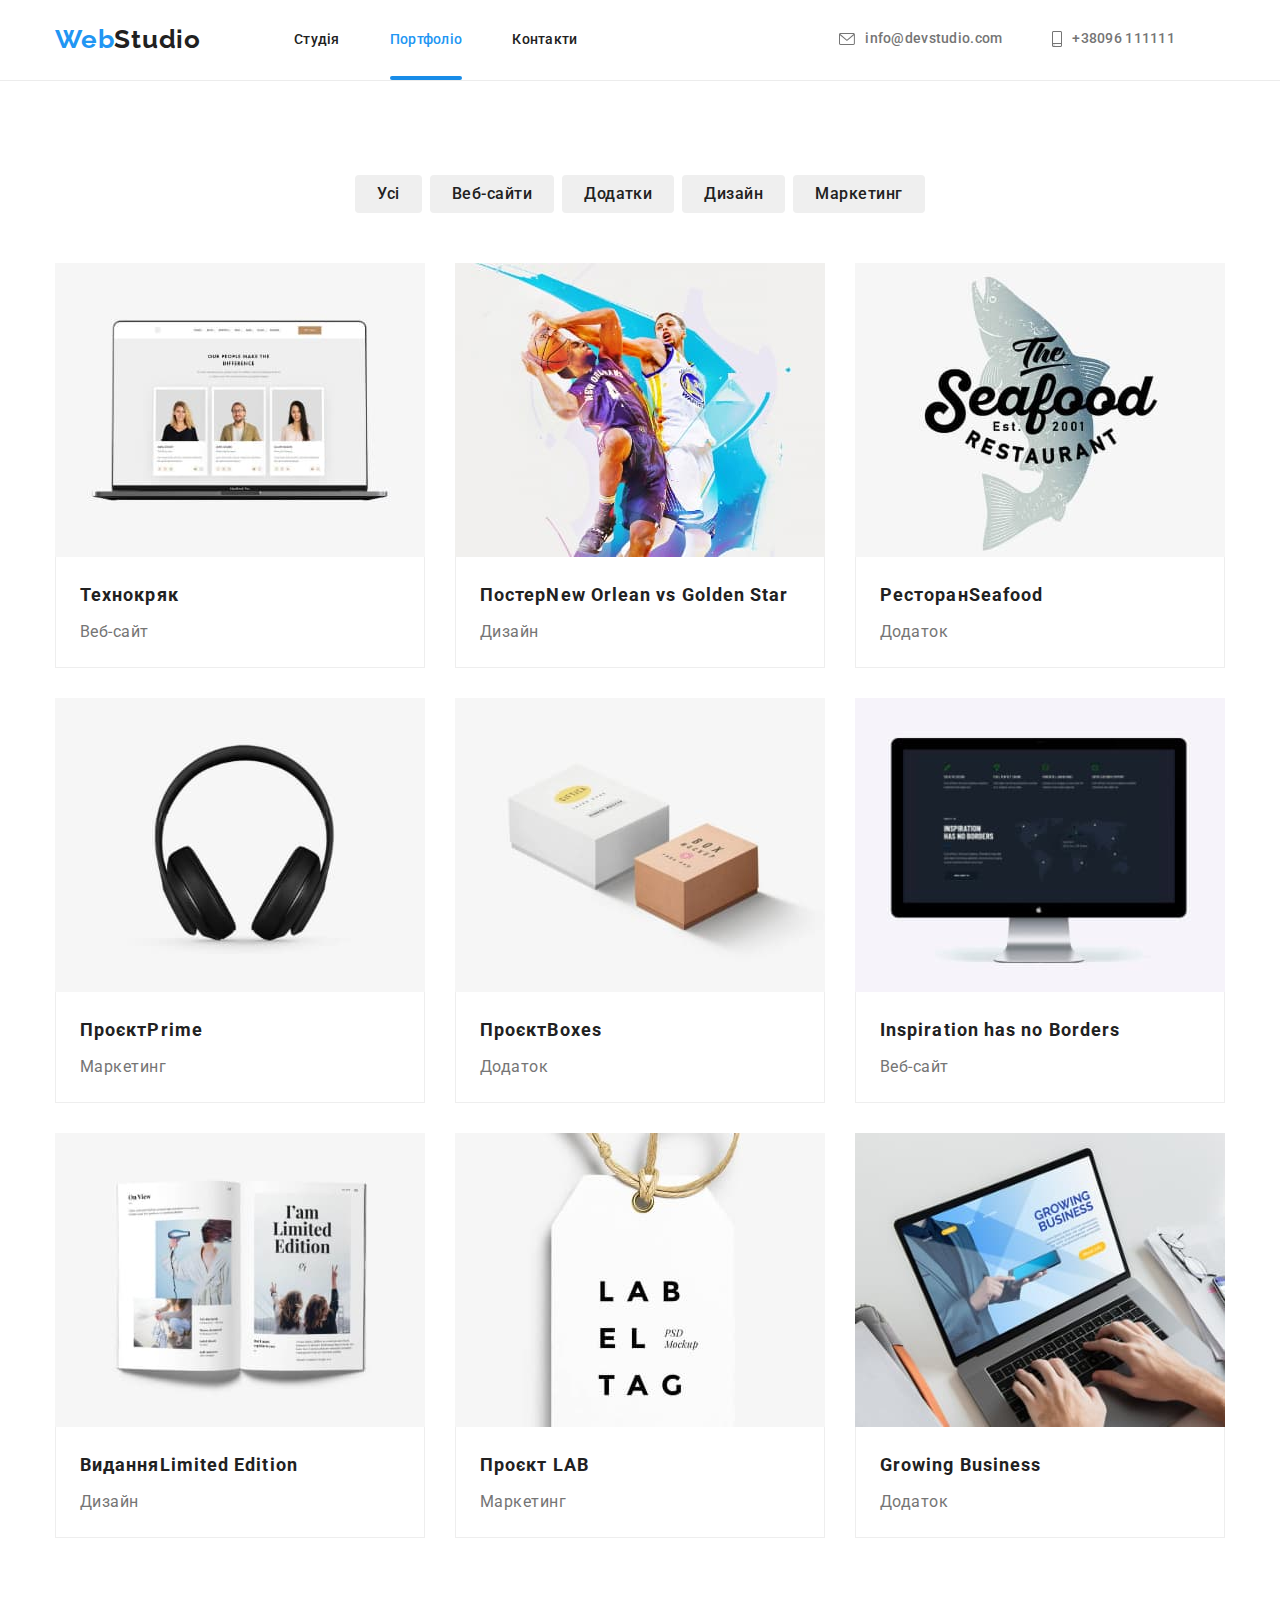
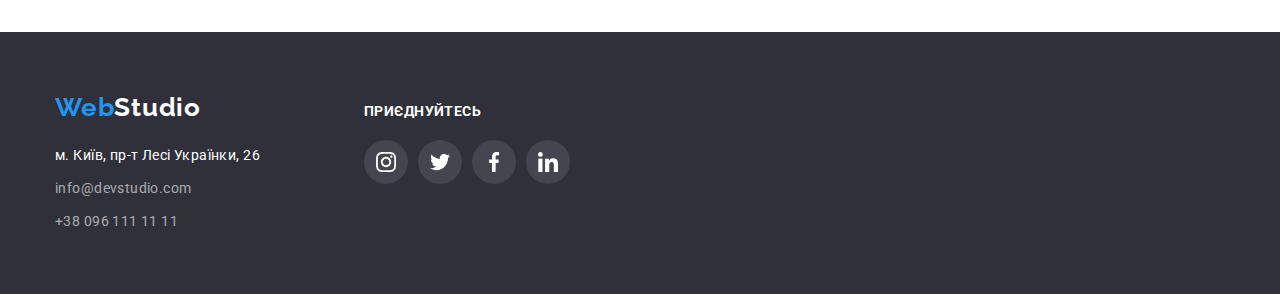
==== portfolio.html @ d0a11dd7 "first commit" ====
﻿<!DOCTYPE html>
<html lang="uk">

<head>
    <meta charset="UTF-8">
    <meta http-equiv="X-UA-Compatible" content="IE=edge">
    <meta name="viewport" content="width=device-width, initial-scale=1.0">
    <title>Portfolio</title>
    <link rel="preconnect" href="https://fonts.googleapis.com">
    <link rel="preconnect" href="https://fonts.gstatic.com" crossorigin>
    <link
        href="https://fonts.googleapis.com/css2?family=Raleway:wght@700&family=Roboto:wght@400;500;700;900&display=swap"
        rel="stylesheet">
    <link rel="stylesheet" href="https://cdn.jsdelivr.net/npm/modern-normalize@1.1.0/modern-normalize.min.css">
    <link rel="stylesheet" href="./css/styles.css">
</head>

<body>
    <header class="page-header">
        <div class="container page-header-container">
            <nav class="page-navigation">
                <a class="logo" href="./index.html"><span class="logo-web">Web</span>Studio</a>
                <ul class="menu">
                    <li class="menu-item">
                        <a class="menu-link" href="./index.html">Студія</a>
                    </li>
                    <li class="menu-item">
                        <a class="menu-link current" href="./portfolio.html">Портфоліо</a>
                    </li>
                    <li class="menu-item">
                        <a class="menu-link" href="">Контакти</a>
                    </li>
                </ul>
            </nav>
            <ul class="contacts">
                <li class="contacts-list-item">
                    <a class="contacts-list-item-link " href="mailto:info@devstudio.com">
                        <svg class="contacts-icon-smartphone" width="16" height="12">
                            <use href="./images/icons.svg/symbol-defs.svg#icon-envelope"></use>
                        </svg>info@devstudio.com</a>
                </li>

                <li class="contacts-list-item phone">
                    <a class="contacts-list-item-link" href="tel:+380961111111">
                        <svg class="contacts-icon-envelope" width="10" height="16">
                            <use href="./images/icons.svg/symbol-defs.svg#icon-smartphone"></use>
                        </svg>+38096 111111 </a>
                </li>

            </ul>
        </div>
    </header>
    <main>
        <section class="section">
            <div class="container">
                <h1 class="visually-hidden">Портфоліо</h1>
                <ul class="menu-btn">
                    <li><button class="list-btn" type="button">Усі</button></li>
                    <li><button class="list-btn" type="button">Веб-сайти</button></li>
                    <li><button class="list-btn" type="button">Додатки</button></li>
                    <li><button class="list-btn" type="button">Дизайн</button></li>
                    <li><button class="list-btn" type="button">Маркетинг</button></li>
                </ul>

                <ul class="portfolio-list">
                    <li class="portfolio-list-item">
                        <a href="" class="portfolio-list-link">
                            <div class="portfolio-list-img-wrapper">
                                <img src="./images/img11.jpg" alt="ноутбук" width="370" height="294">
                                <p class="overlay">
                                    Ресурс пропонує комплексні
                                    пропозиції з різним рівнем
                                    функціоналу та сервісів. Все це
                                    дозволить відвідувачу отримати
                                    вичерпні відомості про компанію чи приватну особу.
                                </p>
                            </div>
                            <div class="projects">
                                <h2 class="portfolio-title">Технокряк</h2>
                                <p class="portfolio-text">Веб-сайт</p>
                            </div>
                        </a>
                    </li>
                    <li class="portfolio-list-item">
                        <a href="" class="portfolio-list-link">
                            <div class="portfolio-list-img-wrapper">
                                <img src="./images/img12.jpg" alt="два баскетболісти з мячем" width="370" height="294">
                                <p class="overlay">
                                    Ресурс пропонує комплексні
                                    пропозиції з різним рівнем
                                    функціоналу та сервісів. Все це
                                    дозволить відвідувачу отримати
                                    вичерпні відомості про компанію чи приватну особу.
                                </p>
                            </div>
                            <div class="projects">
                                <h2 class="portfolio-title">Постер<span lang="en">New Orlean vs Golden Star</span></h2>
                                <p class="portfolio-text">Дизайн</p>
                            </div>

                        </a>
                    </li>
                    <li class="portfolio-list-item">
                        <a href="" class="portfolio-list-link">
                            <div class="portfolio-list-img-wrapper">
                                <img src="./images/img13.jpg" alt="логотип ресторану" width="370" height="294">
                                <p class="overlay">
                                    Ресурс пропонує комплексні
                                    пропозиції з різним рівнем
                                    функціоналу та сервісів. Все це
                                    дозволить відвідувачу отримати
                                    вичерпні відомості про компанію чи приватну особу.
                                </p>
                            </div>
                            <div class="projects">
                                <h2 class="portfolio-title">Ресторан<span lang="en">Seafood</span></h2>
                                <p class="portfolio-text">Додаток</p>
                            </div>

                        </a>
                    </li>
                    <li class="portfolio-list-item">
                        <a href="" class="portfolio-list-link">
                            <div class="portfolio-list-img-wrapper">
                                <img src="./images/img14.jpg" alt="навушники" width="370" height="294">
                                <p class="overlay">
                                    Ресурс пропонує комплексні
                                    пропозиції з різним рівнем
                                    функціоналу та сервісів. Все це
                                    дозволить відвідувачу отримати
                                    вичерпні відомості про компанію чи приватну особу.
                                </p>
                            </div>
                            <div class="projects">
                                <h2 class="portfolio-title">Проєкт<span lang="en">Prime</span></h2>
                                <p class="portfolio-text">Маркетинг</p>
                            </div>

                        </a>
                    </li>
                    <li class="portfolio-list-item">
                        <a href="" class="portfolio-list-link">
                            <div class="portfolio-list-img-wrapper">
                                <img src="./images/img15.jpg" alt="дві коробки" width="370" height="294">
                                <p class="overlay">
                                    Ресурс пропонує комплексні
                                    пропозиції з різним рівнем
                                    функціоналу та сервісів. Все це
                                    дозволить відвідувачу отримати
                                    вичерпні відомості про компанію чи приватну особу.
                                </p>
                            </div>
                            <div class="projects">
                                <h2 class="portfolio-title">Проєкт<span lang="en">Boxes</span></h2>
                                <p class="portfolio-text">Додаток</p>
                            </div>

                        </a>
                    </li>
                    <li class="portfolio-list-item">
                        <a href="" class="portfolio-list-link">
                            <div class="portfolio-list-img-wrapper">
                                <img src="./images/img16.jpg" alt="монітор" width="370" height="294">
                                <p class="overlay">
                                    Ресурс пропонує комплексні
                                    пропозиції з різним рівнем
                                    функціоналу та сервісів. Все це
                                    дозволить відвідувачу отримати
                                    вичерпні відомості про компанію чи приватну особу.
                                </p>
                            </div>
                            <div class="projects">
                                <h2 class="portfolio-title" lang="en">Inspiration has no Borders</h2>
                                <p class="portfolio-text">Веб-сайт</p>
                            </div>

                        </a>
                    </li>
                    <li class="portfolio-list-item">
                        <a href="" class="portfolio-list-link">
                            <div class="portfolio-list-img-wrapper">
                                <img src="./images/img17.jpg" alt="видання" width="370" height="294">
                                <p class="overlay">
                                    Ресурс пропонує комплексні
                                    пропозиції з різним рівнем
                                    функціоналу та сервісів. Все це
                                    дозволить відвідувачу отримати
                                    вичерпні відомості про компанію чи приватну особу.
                                </p>
                            </div>
                            <div class="projects">
                                <h2 class="portfolio-title">Видання<span lang="en">Limited Edition</span></h2>
                                <p class="portfolio-text">Дизайн</p>
                            </div>

                        </a>
                    </li>
                    <li class="portfolio-list-item">
                        <a href="" class="portfolio-list-link">
                            <div class="portfolio-list-img-wrapper">
                                <img src="./images/img18.jpg" alt="лейбл" width="370" height="294">
                                <p class="overlay">
                                    Ресурс пропонує комплексні
                                    пропозиції з різним рівнем
                                    функціоналу та сервісів. Все це
                                    дозволить відвідувачу отримати
                                    вичерпні відомості про компанію чи приватну особу.
                                </p>
                            </div>
                            <div class="projects">
                                <h2 class="portfolio-title">Проєкт <span lang="en"> LAB </span></h2>
                                <p class="portfolio-text">Маркетинг</p>
                            </div>

                        </a>
                    </li>
                    <li class="portfolio-list-item">
                        <a href="" class="portfolio-list-link">
                            <div class="portfolio-list-img-wrapper">
                                <img src="./images/img19.jpg" alt="ноутбук" width="370" height="294">
                                <p class="overlay">
                                    Ресурс пропонує комплексні
                                    пропозиції з різним рівнем
                                    функціоналу та сервісів. Все це
                                    дозволить відвідувачу отримати
                                    вичерпні відомості про компанію чи приватну особу.
                                </p>
                            </div>
                            <div class="projects">
                                <h2 class="portfolio-title" lang="en">Growing Business</h2>
                                <p class="portfolio-text">Додаток</p>
                            </div>

                        </a>
                    </li>
                </ul>
            </div>
        </section>
    </main>

    <footer>
        <div class="container footer-general">
            <div class="footer-logo-address">

                <a class="logo" href="./index.html"><span class="logo-web">Web</span>Studio</a>

                <address class="address">
                    <ul class="address-lines">
                        <li class="footer-address-line-1"><a href="https://goo.gl/maps/CPtrU1FHBa2aNyZL9"
                                target="_blank" rel="noopener noreferrer nofollow">м. Київ, пр-т Лесі Українки, 26</a>
                        </li>
                        <li class="footer-address-line-2"><a href="mailto:info@devstudio.com">info@devstudio.com</a>
                        </li>
                        <li class="footer-address-line-3"><a href="tel:+380961111111">+38 096 111 11 11</a></li>
                    </ul>
                </address>
            </div>

            <div class="footer-box">
                <h4 class="footer-social-title">Приєднуйтесь</h4>
                <ul class="footer-social-list">
                    <li class="footer-list-item">
                        <a href="" class="footer-list-link">
                            <svg lang="en" aria-label="instagram icon" class="footer-list-icon" width="20" height="20">
                                <use href="./images/icons.svg/symbol-defs.svg#icon-instagram"></use>
                            </svg>
                        </a>
                    </li>
                    <li class="footer-list-item">
                        <a href="" class="footer-list-link">
                            <svg lang="en" aria-label="twitter icon" class="footer-list-icon" width="20" height="20">
                                <use href="./images/icons.svg/symbol-defs.svg#icon-twitter"></use>
                            </svg>
                        </a>
                    </li>
                    <li class="footer-list-item">
                        <a href="" class="footer-list-link">
                            <svg lang="en" aria-label="facebook icon" class="footer-list-icon" width="20" height="20">
                                <use href="./images/icons.svg/symbol-defs.svg#icon-facebook"></use>
                            </svg>
                        </a>
                    </li>
                    <li class="footer-list-item">
                        <a href="" class="footer-list-link">
                            <svg lang="en" aria-label="linkedin icon" class="footer-list-icon" width="20" height="20">
                                <use href="./images/icons.svg/symbol-defs.svg#icon-linkedin"></use>
                            </svg>
                        </a>
                    </li>
                </ul>
            </div>

        </div>
    </footer>

    <script src="./js/modal.js"></script>

</body>

</html>
---- css/styles.css ----
:root {
    --main-bg-color: #FFFFFF;
    --accent-color:#2196F3;
    --main-background-color:#F5F4FA;
    --portfolio-background-color:#EEEEEE;
    --main-grey-color:#757575;
    --main-color:#2F303A;
    --menu-link-color:#212121;
    --footer-header-background:#2F303A;
    --button-background-color:#188CE8;
    --roboto-font-constant:'Roboto';
    --sansserif-font-constant:'sans-serif';
    --raleway-font-constant:'Raleway';
    --transition-dur-and-func:250ms cubic-bezier(0.4, 0, 0.2, 1);
}

body {
    background: var(--main-bg-color);
    font-size: 14px;
    font-family: var(--roboto-font-constant), var(--sansserif-font-constant);
    letter-spacing: 0.03em;
    color: var(--main-color);
}

.container {
    width: 1200px;
    margin-left: auto;
    margin-right: auto;
    padding-left: 15px;
    padding-right: 15px;
}

.section {
    padding-top: 94px;
    padding-bottom: 94px;
}


h1,
h2,
h3,
h4,
p {
    margin-top: 0;
    margin-bottom: 0;
}

ul,
ol {
    margin-top: 0;
    margin-bottom: 0;
    padding-left: 0;
}

ul {
    list-style: none;
  
 }


 img {
     display: block;
     max-width: 100%;
     height: auto;
 }

 a {
     text-decoration: none;
     color: inherit;
 }


 .visually-hidden {
     position: absolute;
     white-space: nowrap;
     width: 1px;
     height: 1px;
     overflow: hidden;
     border: 0;
     padding: 0;
     clip: rect(0 0 0 0);
     clip-path: inset(50%);
     margin: -1px;
 }

 /* header */


 .page-header {
    border-bottom: 1px solid #ECECEC;
    padding-top: 24px;
    padding-bottom: 25px;
 }

 .page-header-container {
    display: flex;
    align-items: center;
   

 }


 .page-navigation {
    display: flex;
    align-items: center;
 }

 .menu {
    display: flex;
    column-gap: 50px;
    justify-content: center;
    
 }

 .contacts {
    display: flex;
    margin-left: auto;
  
 }

 .logo {
    margin-right: 93px;
    
 }

 .logo-web {
     color: var(--accent-color);

 }



.menu-link {
    font-family: var(--roboto-font-constant);
    font-weight: 500;
    font-size: 14px;
    line-height: 1.14;
    letter-spacing: 0.02em;
    position: relative;
    padding-top: 32px;
    padding-bottom: 32px;
    
    color: var(--menu-link-color);
    transition: color var(--transition-dur-and-func);
}

.current::after {
        position: absolute;
        content: "";
        display: block;
        bottom: -1px;
        width: 100%;
        height: 4px;
        background-color: var(--button-background-color);
        border-radius: 2px;
}

.menu-link:active,
.menu-link:hover,
.menu-link:focus {
    color: var(--accent-color);
}

.menu-item:active,
.menu-item:hover,
.menu-item:focus {
    color: var(--accent-color);
}

.contacts-list-item {
    font-family: var(--roboto-font-constant);
    font-weight: 500;
    font-size: 14px;
    line-height: 1.14;
    letter-spacing: 0.02em;
    display: flex;
    margin-right: 50px;
  


    color: var(--main-grey-color);
    fill: currentColor;
}

.contacts-list-item-link {
    display: flex;
    align-items: center;
    color: inherit;
    transition: color 250ms cubic-bezier(0.4, 0, 0.2, 1);
   
   
}



.contacts-icon-smartphone,
.contacts-icon-envelope {

    margin-right: 10px;
}


.menu-link.current {
    color: var(--accent-color)

}


.contacts-list-item:active,
.contacts-list-item:hover,
.contacts-list-item:focus {
    color: var(--accent-color);
}

.contacts-list-item-link:active,
.contacts-list-item-link:hover,
.contacts-list-item-link:focus {
    color: var(--accent-color);
}


.page-navigation .logo {
    font-family: var(--raleway-font-constant);
    font-weight: 700;
    font-size: 26px;
    line-height: 1.19;
    letter-spacing: 0.03em;
    color: var(--menu-link-color);
}


.menu-link {
    color: var(--menu-link-color);
}


/* button */

button {
    cursor: pointer;
    border: none;
}

.menu-btn {
    display: flex;
    justify-content: center;
    column-gap: 8px;
    font-weight: 500;
    font-size: 16px;
    line-height: 1.62;
    text-align: center;
    letter-spacing: 0.03em;

  
    
    
}

.list-btn {
    font-family: var(--roboto-font-constant);
    font-size: 16px;
    line-height: 1.63;
    text-align: center;
    letter-spacing: 0.03em;
    padding: 6px 22px;
    border: 0;
    border-radius: 4px;
    color: var(--main-bg-color);
    

}

.list-btn:hover,
.list-btn:focus {
    box-shadow: 0px 3px 1px rgba(0, 0, 0, 0.1),
            0px 1px 2px rgba(0, 0, 0, 0.08),
            0px 2px 2px rgba(0, 0, 0, 0.12);
    background: var(--accent-color);
    color: var(--main-bg-color)

   
}

.list-btn {
    font-family: var(--roboto-font-constant);
    font-weight: 500;
    font-size: 16px;
    line-height: 1.62;
    text-align: center;
    letter-spacing: 0.03em;
    
    color: var(--menu-link-color);
    transition: background-color var(--transition-dur-and-func);
}

.main-baner {
    color: var(--main-bg-color);
    background: #2F303A;
    padding-top: 200px;
    padding-bottom: 200px;
    text-align: center;
    text-transform: uppercase;
    max-width: 1600px;
    height: 600px;
    margin-left: auto;
    margin-right: auto;
    outline: 1px solid black;
    background-image: linear-gradient(to right,
        rgba(47, 48, 58, 0.4),
        rgba(47, 48, 58, 0.4)),
        url(../images/baner.jpg);
    
}

.main-baner-title {
    margin-bottom: 30px;
    

    font-family: var(--roboto-font-constant);
    font-weight: 900;
    font-size: 44px;
    line-height: 1.36;
    letter-spacing: 0.06em;
    text-align: center;
   
    color: var(--main-bg-color);
}

.main-baner-button {
    font-weight: 700;
    font-size: 16px;
    line-height: 1.88;
    letter-spacing: 0.06em;
    box-shadow: 0px 4px 4px rgba(0, 0, 0, 0.15);
    border-radius: 4px;
    padding: 10px 32px;
    background-color: var(--button-background-color);
    color: var(--main-bg-color);
    
    
        
}

.main-baner-button:active,
.main-baner-button:hover,
.main-baner-button:focus {
    background-color: var(--accent-color);
}


/* benefits */

.benefits {
    padding-top: 94px;
    padding-bottom: 94px;
}

.benefits-list {
    display: flex;
    gap: 30px;
}
   
.benefits-item {
    flex-basis: calc((100%-90px)/4);
    
}

.box-icons {
    display: flex;
    align-items: center;
    justify-content: center;
    margin-bottom: 30px;
    
    width: 270px;
    height: 120px;
    background: #F5F4FA;
    border-radius: 4px;
}



 .benefits-title {
    font-weight: 700;
    font-size: 14px;
    line-height: 1.14;
    letter-spacing: 0.03em;
    color: var(--menu-link-color);
    margin-bottom: 10px;
}

.benefits-text {
    font-size: 14px;
    line-height: 1.71;
    color: var(--main-grey-color);
}


/* directions */

.directions {
    padding-top: 0;
}

.what-we-do {
        margin-bottom: 50px;
        font-family: 'Roboto';
        font-style: normal;
        font-weight: 700;
        font-size: 36px;
        line-height: 42px;
        text-align: center;
        letter-spacing: 0.03em;
    
        color: var(--menu-link-color);
}


.what-we-do,
.our-crew-label {
    text-align: center;
}

.directions-list {
    display: flex;
    gap: 30px;
}

.directions-overlay-wrapper {
    position: relative;
}

.directions-overlay {
    position: absolute;
    display: flex;
    justify-content: center;
    align-items: center;
    width: 100%;
    height: 70px;
   
    margin: 0;
    bottom: 0;
    left: 0;
    font-style: normal;
    font-weight: 700;
    font-size: 14px;
    line-height: 1.14;
    letter-spacing: 0.03em;
    text-transform: uppercase;
    background-color: rgba(47, 48, 58, 0.8);;
    color: #FFFFFF;
    overflow: auto;
}



/* team-section */

.team-section {
    background-color: var(--main-background-color);
}

.our-crew-label {
    font-family: 'Roboto';
    font-style: normal;
    font-weight: 700;
    font-size: 36px;
    line-height: 42px;
    text-align: center;
    letter-spacing: 0.03em;

    color:var(--menu-link-color);
    margin-bottom: 50px;

}

.team-section-list {
    display: flex;
    flex-wrap: wrap;
    gap: 30px;
    font-family: inherit;
    font-size: 16px;
    line-height: inherit;

   
   
}



.team-section-list-item {
    flex-basis: calc(100% / 4 - var(--card-set-gap));
    text-align: center;
    background-color:var(--main-bg-color);
    box-shadow: 0px 1px 3px rgba(0, 0, 0, 0.12),
                0px 1px 1px rgba(0, 0, 0, 0.14),
                0px 2px 1px rgba(0, 0, 0, 0.2);
    border-radius: 0px 0px 4px 4px;
    
}

.team-title {
    font-family: 'Roboto';
        font-style: normal;
        font-weight: 500;
        font-size: 16px;
        line-height: 1.18;
        text-align: center;
        letter-spacing: 0.03em;
        margin-bottom: 10px;
    
        color:var(--menu-link-color);
    
   
}

.team-text {
    font-family: var(--roboto-font-constant);
    font-style: normal;
    font-weight: 400;
    font-size: 16px;
    line-height: 1.19;
    text-align: center;
    letter-spacing: 0.03em;
    margin-bottom: 16px;
    color: var(--main-grey-color)
    
}

.staff {
    padding-top:30px ;
    padding-bottom:30px;
 
}

.social-list {
    display: flex;
   justify-content: center;
   column-gap: 10px;
   color: #AFB1B8;

    
}

.social-list-link {
    display: flex;
    align-items: center;
    justify-content: center;

    width: 44px;
    height: 44px;
    border-radius: 50%;
    fill: #AFB1B8;
    background-color: #FFFFFF;
    transition: background-color  250ms cubic-bezier(0.4, 0, 0.2, 1);
}

.social-list-link:hover ,
.social-list-link:focus {
    background-color: #2196F3;
    
}


.social-list-icon {
    width: 20px;
    height: 20px;
   
  
    
  
}

.social-list-link:hover .social-list-icon,
.social-list-link:focus .social-list-icon {
    fill: var(--main-bg-color);
    
}


   




/* portfolio-list */


.portfolio-list {
    display: flex;
    flex-wrap: wrap;
    gap: 30px;
    margin-top: 50px;   
}

.portfolio-list-img-wrapper {
    position: relative;
    overflow: hidden;
}

.overlay {
    position: absolute;
    display: flex;
    align-items: center;
    justify-content: center;
    top: 0;
    left: 0;
    width: 100%;
    height: 100%;
    
    background-color: rgba(33, 150, 243, 0.9);
    color: rgba(255, 255, 255, 1);
    
    font-style: normal;
    font-weight: 400;
    font-size: 18px;
    line-height: 1.55;
    letter-spacing: 0.03em;
    padding: 63px 24px;
    
    transform: translateY(100%);
    transition:250ms cubic-bezier(0.4,0,0.2,1); 
}

.portfolio-list-link:hover .overlay,
.portfolio-list-link:focus .overlay {
    transform: translateY(0%);
}


.projects {
    padding: 20px 24px;
    border: 1px solid #EEEEEE;
    border-top: none;
}

.portfolio-list-link{
    display: block;
}

.portfolio-list-link:hover,
.portfolio-list-link:focus {
    box-shadow: 0px 1px 1px rgba(0, 0, 0, 0.12),
            0px 4px 4px rgba(0, 0, 0, 0.06),
            1px 4px 6px rgba(0, 0, 0, 0.16);
}

.portfolio-title {
    font-family: var(--roboto-font-constant);
    font-weight: 700;
    font-size: 18px;
    line-height: 2;
    letter-spacing: 0.06em;
    margin-bottom: 4px;

    color: var(--menu-link-color);
}


.portfolio-text {
    font-family: var(--roboto-font-constant);
    font-size: 16px;
    line-height: 1.88;
    letter-spacing: 0.03em;

    color: var(--main-grey-color);
} 



/* clients */

.section-title {
    font-family: 'Roboto';
    font-style: normal;
    font-weight: 700;
    font-size: 36px;
    line-height: 1.16;
    text-align: center;
    letter-spacing: 0.03em;
    
    color: #212121;
}

.clients-list {
    cursor: pointer;
    display: flex;
    justify-content: center;
    column-gap: 30px;
    margin-top: 50px;

    

}

.clients-item {
    display: flex;
    align-items: center;
    justify-content: center;
 
}
 
.clients-link { 
        display: flex;
        align-items: center;
        justify-content: center;
        border-radius: 4px;
        border: 1px solid #AFB1B8;
        color:#AFB1B8 ;
        width: 170px;
        height: 92px;
        transition: color 250ms cubic-bezier(0.4, 0, 0.2, 1);
       
}

.clients-icon {

    fill: currentColor;
}


.clients-icon:hover,
.client-icon:focus {

    fill: var(--accent-color);
}

.clients-link:hover, 
.clients-link:focus {
    color: var(--accent-color);
    border: 1px solid var(--accent-color) ;
   


}








/* footer */

footer {
    justify-content: left;
    font-family: 'Roboto';
    font-style: normal;
   
    font-weight: 400;
    font-size: 14px;
    line-height: 1.71;
    letter-spacing: 0.03em;
    color: var(--main-bg-color);
    background: var(--footer-header-background);
    padding-top: 60px;
    padding-bottom: 60px;
   
}

.logo {
    font-family: 'Raleway';
    font-style: normal;
    font-weight: 700;
    font-size: 26px;
    line-height: 1.19;
    letter-spacing: 0.03em;
   
}

.address-lines {
    font-style: normal;
    margin-top: 20px;
    color: rgba(255, 255, 255, 0.6);

}

.footer-address-line-1 {
    color: var(--main-bg-color);
    
    margin-bottom: 9px;
}

.footer-address-line-2 {
    margin-bottom: 9px;
}




.footer-social-title {
    font-weight: 700;
    font-size: 14px;
    line-height: 1.14;
    text-transform: uppercase;
    
    color:var(--main-bg-color);
}

.footer-social-list {
    display: flex;
    justify-content: center;
    column-gap: 10px;
    margin-top: 20px;
   
}

.footer-list-link {
    display: flex;
    align-items: center;
    justify-content: center;
    
    width: 44px;
    height: 44px;
    border-radius: 50%;
    background: rgba(255, 255, 255, 0.1);
    transition: background-color var(--transition-dur-and-func);
    
}

.footer-list-link:hover,
.footer-list-link:focus {
    background-color: #2196F3;
}

.footer-list-icon {
    fill: #FFFFFF
}

.footer-box {
    margin-left: 70px;
}

.footer-general {
    display: flex;
    align-items: baseline;
}

.footer-form-field {
    
    display: block;
    justify-content: center;
    align-items: center;
    Margin-left: auto;
    column-gap: 12px;
    margin-top: 20px;
    
}

.footer-form {
    margin-left: auto;
}


.footer-form-field-desk {
    font-weight: 700;
        font-size: 14px;
        line-height: 1.14;
        text-transform: uppercase;
    
        color: var(--main-bg-color);
}

.footer-form-input {
   
    display: inline-block;
    width: 358px;
    height: 50px;
    border: 1px solid rgba(255, 255, 255, 0.3);
    filter: drop-shadow(0px 4px 4px rgba(0, 0, 0, 0.15));
    cursor: pointer;
    border-radius: 4px;
    padding-left: 16px;
    background: #2F303A;
    color: var(--main-bg-color);
    transition: border-color var(--transition-dur-and-func);
}

.footer-form-input::placeholder {
    color: rgba(255, 255, 255, 0.6);
}

.footer-form-input:focus {
    outline: none;
    border-color: var(--accent-color);
}

.footer-form-field-input {
    display: flex;
    margin-top: 20px;
}

.footer-form-btn {
    display: flex;
    
    font-style: normal;
    font-weight: 700;
    font-size: 16px;
    line-height: 1.88;
    padding: 10px 28px;
    column-gap: 10px;
   
    letter-spacing: 0.06em;
    color: #FFFFFF;
    margin-left: 12px;
    
    
   
    width: 200px;
    height: 50px;
    background-color: var(--button-background-color);
    color: var(--main-bg-color);
    border-radius: 4px;
    transition: var(--transition-dur-and-func);
}

.footer-form-btn:active,
.footer-form-btn:hover,
.footer-form-btn:focus {
    background-color: var(--accent-color);
}


/* footer */

/* backdrop */

.backdrop {
    position: fixed;
    top: 0;
    left: 0;
    z-index: 100;
    width: 100%;
    height: 100%;
    background-color: rgba(0, 0, 0, 0.2);
    transition: 250ms cubic-bezier(0.4, 0, 0.2, 1);
}

.backdrop.is-hidden {
    visibility:hidden;
    opacity: 0;
    pointer-events: none;
}

.modal {
    position: absolute;
    top: 50%;
    left: 50%;
    transform: translate( -50%, -50% );
    width: 528px;
    padding: 40px;
    background-color: var(--main-bg-color);
    
}

.modal-close-btn {
    position: absolute;
    top: 8px;
    right: 8px;
    display: flex;
    align-items: center;
    justify-content: center;
    width: 30px;
    height: 30px;
    border-radius: 50%;
    background-color: transparent;
    border: 1px solid rgba(0, 0, 0, 0.1);
    padding: 0;
    transition: 250ms cubic-bezier(0.4, 0, 0.2, 1);
}

.modal-close-btn:focus,
.modal-close-btn:hover {
    fill: #2196F3;
}

.modal-form-title {
    font-family: var(--roboto-font-constant);
    font-weight: 700;
    font-size: 20px;
    line-height: 1.15;
    text-align: center;
    letter-spacing: 0.03em;
    margin-bottom: 30px;
    
    color: #212121;
}

.modal-form {
    display: flex;
    flex-direction: column;
    
}

.modal-form-field {
    margin-bottom: 28px;
    
}

.modal-form-field-desc {
    display: block;
    font-size: 12px;
    color: #757575;
    margin-bottom: 8px;

}

.modal-form-input-wrapper {
    position: relative;
    display: block;
}

.modal-form-input {
    width: 100%;
    height: 40px;
    border-radius: 4px;
    border: 1px solid rgba(33, 33, 33, 0.2);
    cursor: pointer;
    padding-left: 42px;
    transition: border-color var(--transition-dur-and-func);
}

.modal-form-input:focus {
    outline: none;
    border-color: var(--accent-color);
   
}



.modal-form-input-icon {
    position: absolute;
    top: 50%;
    left: 12px;
    transform: translateY(-50%);
    display: block;
    transition: fill var(--transition-dur-and-func);
}

.modal-form-input:focus + .modal-form-input-icon {
    fill: var(--accent-color);
}

.modal-form-message {
    width: 100%;
    height: 120px;
    border-radius: 4px;
    border: 1px solid rgba(33, 33, 33, 0.2);
    padding: 12px 16px;
    cursor: pointer;
    resize: none;
    transition: border-color var(--transition-dur-and-func) ;
}


.modal-form-message::placeholder {
    color: rgba(117, 117, 117, 0.5);
}

.modal-form-message:focus {
    outline: none;
    border-color: var(--accent-color);
}

.modal-form-check-field {
    display: flex;
    align-items: center;
    margin-bottom: 30px;
}

.modal-form-check {
    position: absolute;
    appearance: none;
}

.modal-form-own-checkbox {
    cursor: pointer;
    border: 1px solid #212121;
    border-radius: 2px;
    margin-right: 7px;
    
}

.modal-form-text-checkbox {
    font-family: 'Roboto';
    font-style: normal;
    font-weight: 400;
    font-size: 14px;
    line-height: 1.71;
    letter-spacing: 0.03em;
    
    color: #757575;
}

.modal-form-own-checkbox-icon {
    display: none;
    fill: var(--main-bg-color);
}

.modal-form-check:checked + .modal-form-own-checkbox {
    background-color: var(--accent-color);
    border: none;
}

.modal-form-check:checked+.modal-form-own-checkbox .modal-form-own-checkbox-icon {
    display: block;
}

.modal-form-check:focus + .modal-form-own-checkbox {
    box-shadow: 0 0 0 2px rgba(33, 150, 243, 1);
}



.modal-form-submit {

    font-weight: 700;
    font-size: 16px;
    line-height: 1.88;
    width: 200px;
    height: 50px;
    letter-spacing: 0.06em;
    align-self: center;
    box-shadow: 0px 4px 4px rgba(0, 0, 0, 0.15);
    border-radius: 4px;
    padding: 10px 32px;
    background-color: var(--button-background-color);
    color: var(--main-bg-color);
}

.modal-form-submit:active,
.modal-form-submit:hover,
.modal-form-submit:focus {
    background-color: var(--accent-color);
}

.terms-and-conditions-href {
    color: #188CE8;
    text-decoration: underline;
}
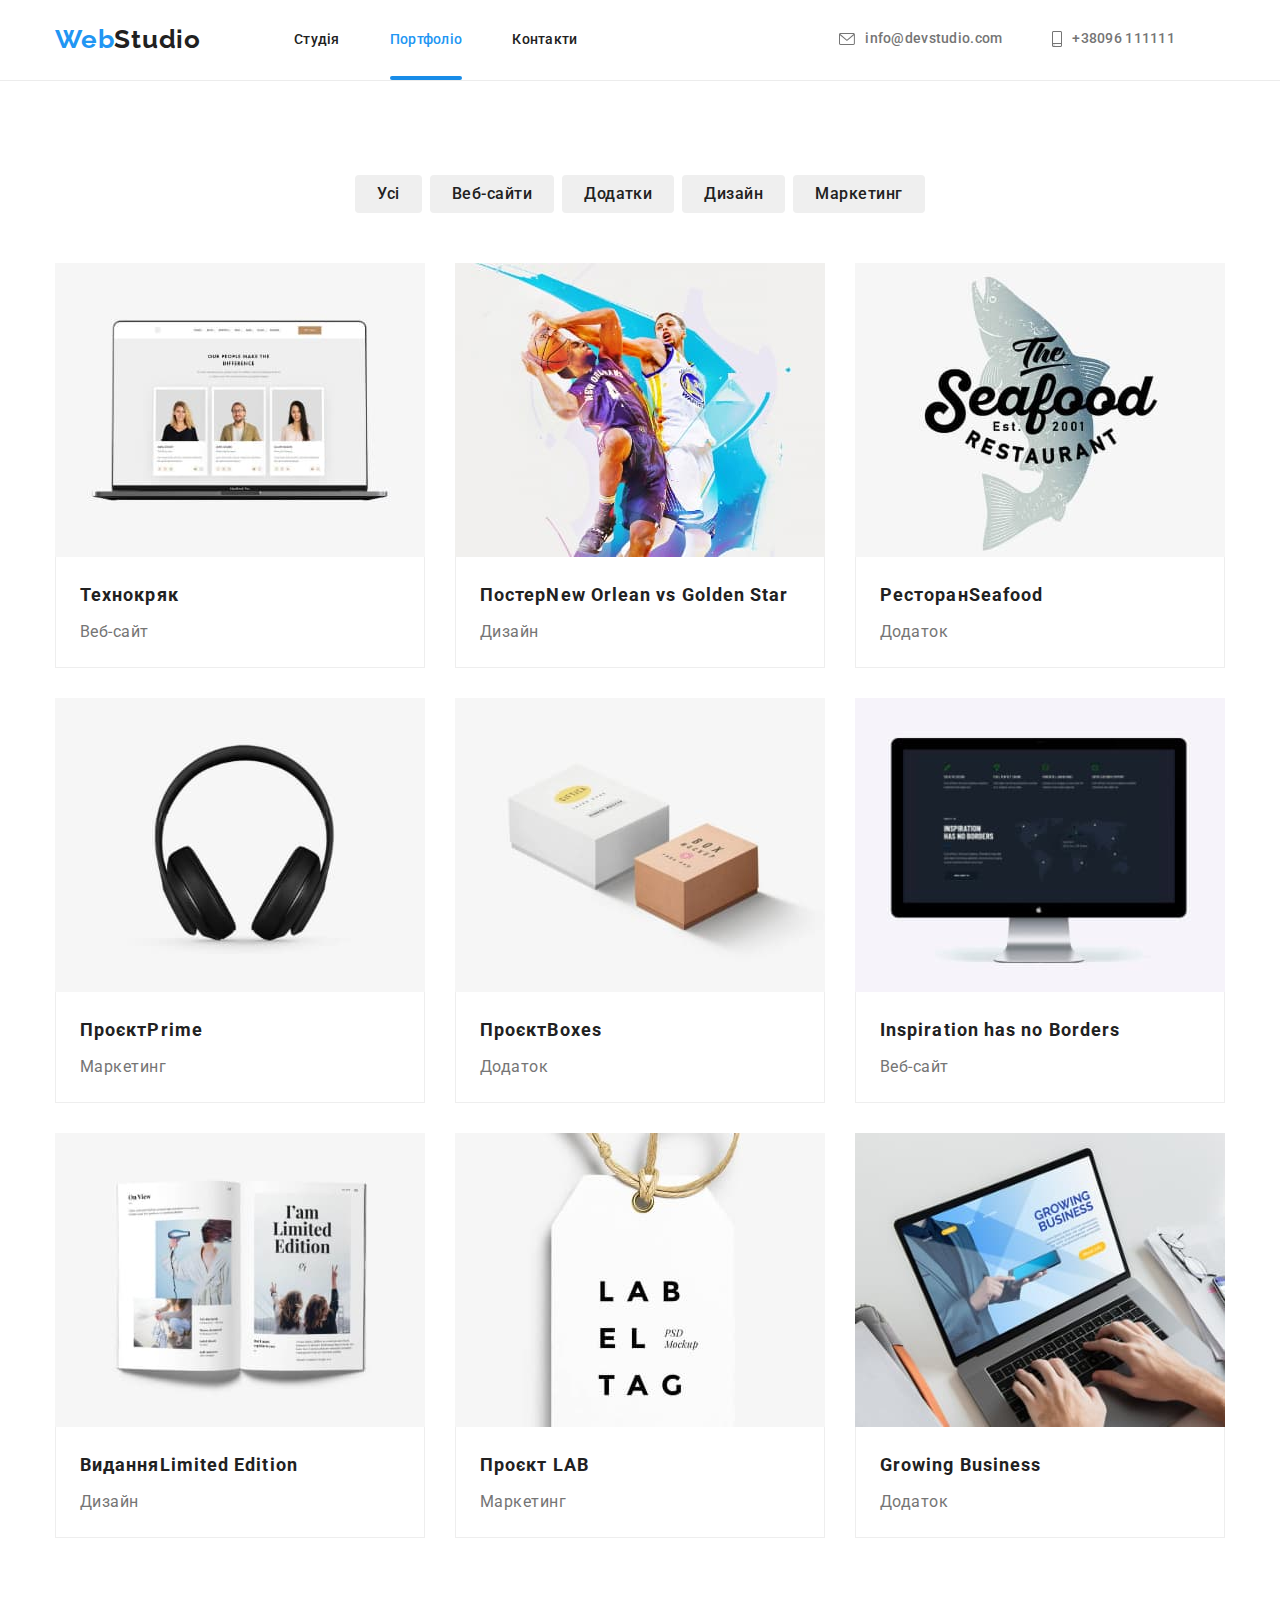
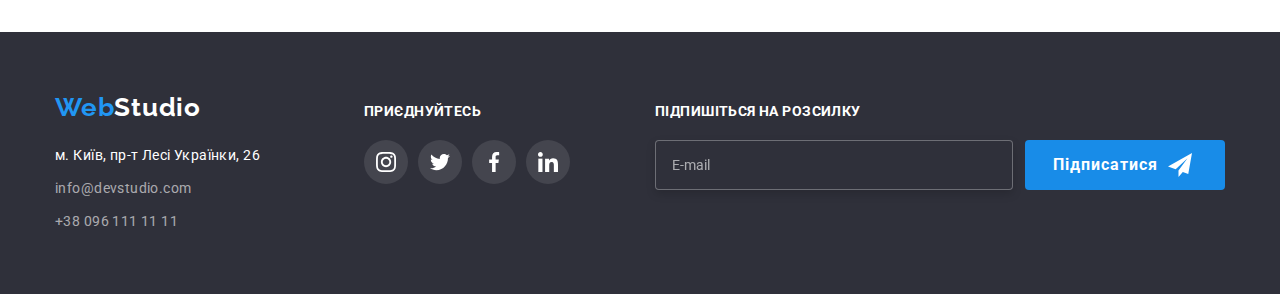
==== commit e8b5ead7: "Small error fixes" ====
--- a/portfolio.html
+++ b/portfolio.html
@@ -289,6 +289,20 @@
                     </li>
                 </ul>
             </div>
+            <form class="footer-form">
+                <p class="footer-form-field-desk">Підпишіться на розсилку</p>
+                <span class="footer-form-field-input">
+                    <label class="footer-form-field"></label>
+                    <input type="text" class="footer-form-input" placeholder="E-mail" />
+
+                    <button type="submit" class="footer-form-btn">
+                        Підписатися
+                        <svg class="footer-form-icon" width="24" height="24">
+                            <use href="./images/icons.svg/symbol-defs.svg#icon-send"></use>
+                        </svg>
+                    </button>
+                </span>
+            </form>
 
         </div>
     </footer>
--- a/css/styles.css
+++ b/css/styles.css
@@ -920,6 +920,10 @@
     background-color: var(--accent-color);
 }
 
+.footer-form-icon {
+    align-self: center;
+}
+
 
 /* footer */
 
